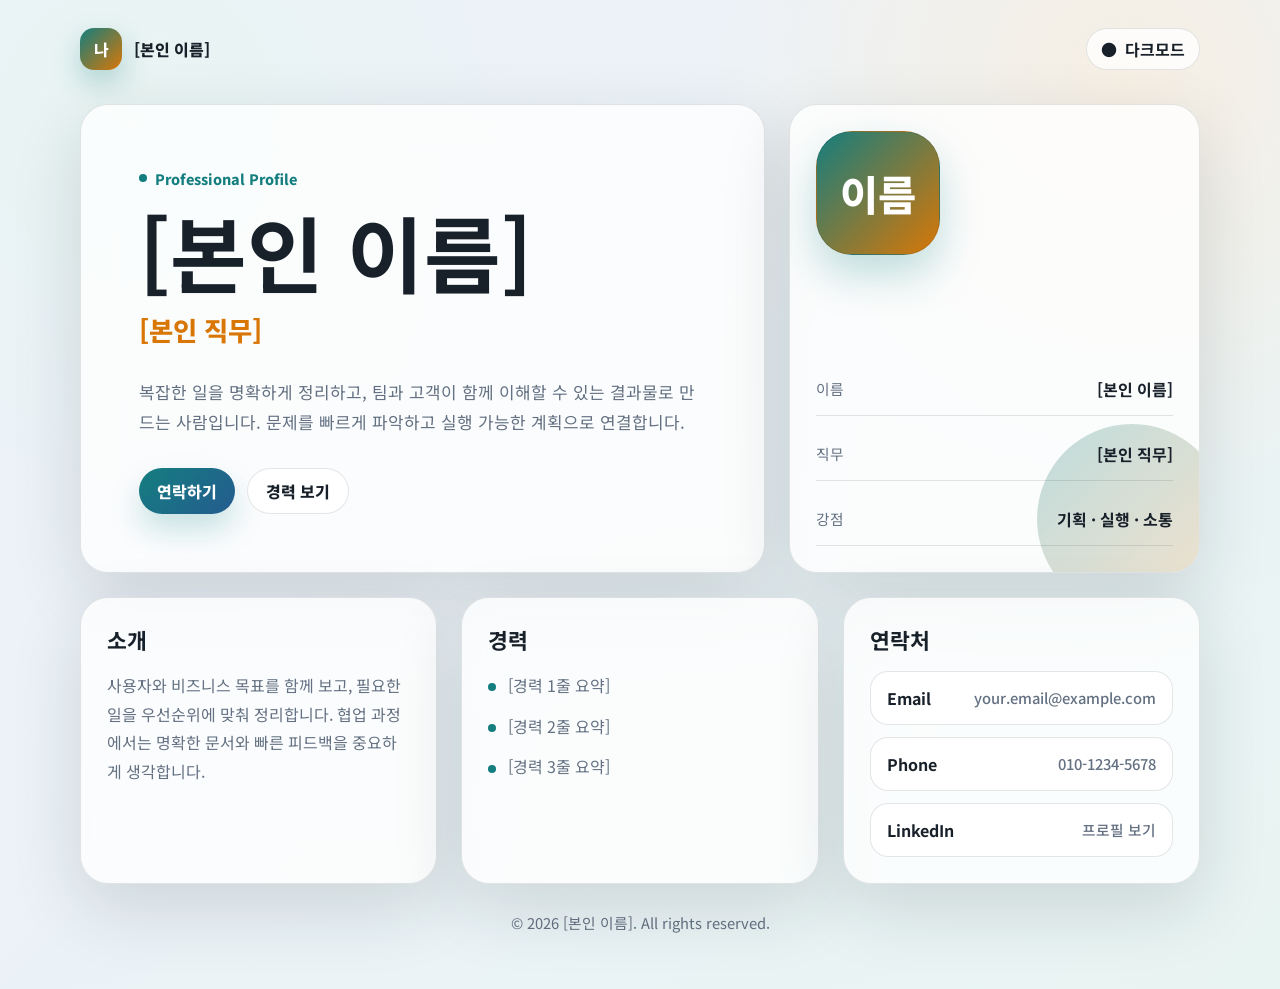
==== index.html @ 374bc0e0 "첫 커밋" ====
<!DOCTYPE html>
<html lang="ko">
<head>
  <meta charset="UTF-8" />
  <meta name="viewport" content="width=device-width, initial-scale=1.0" />
  <title>[본인 이름] | 자기소개</title>
  <link rel="preconnect" href="https://fonts.googleapis.com" />
  <link rel="preconnect" href="https://fonts.gstatic.com" crossorigin />
  <link href="https://fonts.googleapis.com/css2?family=Noto+Sans+KR:wght@400;500;700;800&display=swap" rel="stylesheet" />
  <style>
    :root {
      --bg-1: #e8f4f2;
      --bg-2: #f6efe4;
      --bg-3: #eef1fb;
      --text: #18202a;
      --muted: #647182;
      --card: rgba(255, 255, 255, 0.78);
      --card-solid: #ffffff;
      --line: rgba(31, 42, 55, 0.12);
      --accent: #147e7f;
      --accent-2: #d97706;
      --shadow: 0 24px 70px rgba(22, 34, 45, 0.14);
    }

    body.dark {
      --bg-1: #102326;
      --bg-2: #1c2430;
      --bg-3: #26202f;
      --text: #f4f7fb;
      --muted: #b4bfca;
      --card: rgba(21, 29, 39, 0.78);
      --card-solid: #151d27;
      --line: rgba(255, 255, 255, 0.13);
      --accent: #47c2bd;
      --accent-2: #f0a451;
      --shadow: 0 24px 70px rgba(0, 0, 0, 0.34);
    }

    * {
      box-sizing: border-box;
    }

    html {
      scroll-behavior: smooth;
    }

    body {
      min-height: 100vh;
      margin: 0;
      font-family: "Noto Sans KR", system-ui, sans-serif;
      color: var(--text);
      background:
        radial-gradient(circle at 10% 12%, var(--bg-1), transparent 34%),
        radial-gradient(circle at 88% 8%, var(--bg-2), transparent 30%),
        linear-gradient(135deg, var(--bg-3), var(--bg-1));
      transition: background 0.3s ease, color 0.3s ease;
    }

    a {
      color: inherit;
      text-decoration: none;
    }

    .page {
      width: min(1120px, calc(100% - 40px));
      margin: 0 auto;
      padding: 28px 0 56px;
    }

    .topbar {
      display: flex;
      align-items: center;
      justify-content: space-between;
      gap: 18px;
      margin-bottom: 34px;
    }

    .brand {
      display: flex;
      align-items: center;
      gap: 12px;
      font-weight: 800;
    }

    .brand-mark {
      display: grid;
      width: 42px;
      height: 42px;
      place-items: center;
      border-radius: 14px;
      color: #ffffff;
      background: linear-gradient(135deg, var(--accent), var(--accent-2));
      box-shadow: 0 12px 28px rgba(20, 126, 127, 0.28);
    }

    .theme-toggle {
      display: inline-flex;
      align-items: center;
      gap: 8px;
      min-height: 42px;
      padding: 0 14px;
      border: 1px solid var(--line);
      border-radius: 999px;
      color: var(--text);
      background: var(--card);
      cursor: pointer;
      font: inherit;
      font-weight: 700;
      backdrop-filter: blur(14px);
      transition: transform 0.2s ease, border-color 0.2s ease, background 0.2s ease;
    }

    .theme-toggle:hover {
      transform: translateY(-1px);
      border-color: var(--accent);
    }

    .hero {
      display: grid;
      grid-template-columns: 1.25fr 0.75fr;
      gap: 24px;
      align-items: stretch;
      margin-bottom: 24px;
    }

    .hero-card,
    .profile-card,
    .section-card {
      border: 1px solid var(--line);
      border-radius: 28px;
      background: var(--card);
      box-shadow: var(--shadow);
      backdrop-filter: blur(18px);
    }

    .hero-card {
      padding: clamp(30px, 5vw, 58px);
    }

    .eyebrow {
      display: inline-flex;
      align-items: center;
      gap: 8px;
      margin-bottom: 18px;
      color: var(--accent);
      font-size: 0.9rem;
      font-weight: 800;
    }

    .eyebrow::before {
      content: "";
      width: 8px;
      height: 8px;
      border-radius: 50%;
      background: var(--accent);
    }

    h1,
    h2,
    p {
      margin: 0;
    }

    h1 {
      max-width: 760px;
      font-size: clamp(2.4rem, 7vw, 5.2rem);
      line-height: 1.05;
      letter-spacing: 0;
    }

    .role {
      margin-top: 16px;
      color: var(--accent-2);
      font-size: clamp(1.2rem, 3vw, 1.65rem);
      font-weight: 800;
    }

    .intro-copy {
      max-width: 680px;
      margin-top: 28px;
      color: var(--muted);
      font-size: 1.06rem;
      line-height: 1.8;
    }

    .actions {
      display: flex;
      flex-wrap: wrap;
      gap: 12px;
      margin-top: 30px;
    }

    .button {
      display: inline-flex;
      align-items: center;
      justify-content: center;
      min-height: 46px;
      padding: 0 18px;
      border-radius: 999px;
      font-weight: 800;
    }

    .button.primary {
      color: #ffffff;
      background: linear-gradient(135deg, var(--accent), #245b8f);
      box-shadow: 0 16px 30px rgba(20, 126, 127, 0.22);
    }

    .button.secondary {
      border: 1px solid var(--line);
      background: var(--card-solid);
    }

    .profile-card {
      display: flex;
      flex-direction: column;
      justify-content: space-between;
      min-height: 420px;
      padding: 26px;
      overflow: hidden;
      position: relative;
    }

    .profile-card::before {
      content: "";
      position: absolute;
      inset: auto -28px -42px auto;
      width: 190px;
      height: 190px;
      border-radius: 50%;
      background: linear-gradient(135deg, rgba(20, 126, 127, 0.26), rgba(217, 119, 6, 0.2));
    }

    .avatar {
      display: grid;
      width: 124px;
      height: 124px;
      place-items: center;
      border: 1px solid var(--line);
      border-radius: 36px;
      color: #ffffff;
      background: linear-gradient(135deg, var(--accent), var(--accent-2));
      font-size: 2.6rem;
      font-weight: 800;
      box-shadow: 0 20px 42px rgba(20, 126, 127, 0.26);
    }

    .profile-meta {
      position: relative;
      display: grid;
      gap: 12px;
    }

    .meta-item {
      display: flex;
      align-items: center;
      justify-content: space-between;
      gap: 16px;
      padding: 14px 0;
      border-bottom: 1px solid var(--line);
    }

    .meta-item span {
      color: var(--muted);
      font-size: 0.92rem;
    }

    .meta-item strong {
      text-align: right;
    }

    .grid {
      display: grid;
      grid-template-columns: repeat(3, 1fr);
      gap: 24px;
    }

    .section-card {
      padding: 26px;
    }

    .section-card h2 {
      margin-bottom: 16px;
      font-size: 1.35rem;
    }

    .section-card p,
    .section-card li {
      color: var(--muted);
      font-size: 1rem;
      line-height: 1.8;
    }

    .section-card ul {
      display: grid;
      gap: 12px;
      margin: 0;
      padding: 0;
      list-style: none;
    }

    .section-card li {
      position: relative;
      padding-left: 20px;
    }

    .section-card li::before {
      content: "";
      position: absolute;
      top: 0.78em;
      left: 0;
      width: 8px;
      height: 8px;
      border-radius: 50%;
      background: var(--accent);
    }

    .contact-list {
      display: grid;
      gap: 12px;
    }

    .contact-link {
      display: flex;
      align-items: center;
      justify-content: space-between;
      gap: 14px;
      padding: 14px 16px;
      border: 1px solid var(--line);
      border-radius: 18px;
      background: var(--card-solid);
      color: var(--text);
      font-weight: 700;
    }

    .contact-link span {
      color: var(--muted);
      font-size: 0.92rem;
      font-weight: 500;
    }

    footer {
      margin-top: 28px;
      color: var(--muted);
      text-align: center;
      font-size: 0.92rem;
    }

    @media (max-width: 860px) {
      .page {
        width: min(100% - 28px, 720px);
        padding-top: 18px;
      }

      .topbar {
        margin-bottom: 18px;
      }

      .hero,
      .grid {
        grid-template-columns: 1fr;
      }

      .profile-card {
        min-height: 340px;
      }
    }

    @media (max-width: 520px) {
      .brand span {
        display: none;
      }

      .theme-toggle {
        padding: 0 12px;
        font-size: 0.92rem;
      }

      .hero-card,
      .profile-card,
      .section-card {
        border-radius: 22px;
      }

      .hero-card,
      .section-card {
        padding: 22px;
      }

      .profile-card {
        padding: 22px;
      }

      .actions {
        flex-direction: column;
      }

      .button,
      .contact-link {
        width: 100%;
      }

      .meta-item {
        align-items: flex-start;
        flex-direction: column;
        gap: 4px;
      }

      .meta-item strong {
        text-align: left;
      }
    }
  </style>
</head>
<body>
  <main class="page">
    <nav class="topbar" aria-label="상단 메뉴">
      <a class="brand" href="#top" aria-label="홈으로 이동">
        <span class="brand-mark">나</span>
        <span>[본인 이름]</span>
      </a>
      <button class="theme-toggle" type="button" aria-pressed="false">
        <span class="theme-icon">●</span>
        <span class="theme-text">다크모드</span>
      </button>
    </nav>

    <header id="top" class="hero">
      <section class="hero-card" aria-labelledby="hero-title">
        <div class="eyebrow">Professional Profile</div>
        <h1 id="hero-title">[본인 이름]</h1>
        <p class="role">[본인 직무]</p>
        <p class="intro-copy">
          복잡한 일을 명확하게 정리하고, 팀과 고객이 함께 이해할 수 있는 결과물로 만드는 사람입니다.
          문제를 빠르게 파악하고 실행 가능한 계획으로 연결합니다.
        </p>
        <div class="actions">
          <a class="button primary" href="#contact">연락하기</a>
          <a class="button secondary" href="#experience">경력 보기</a>
        </div>
      </section>

      <aside class="profile-card" aria-label="프로필 요약">
        <div class="avatar" aria-hidden="true">이름</div>
        <div class="profile-meta">
          <div class="meta-item">
            <span>이름</span>
            <strong>[본인 이름]</strong>
          </div>
          <div class="meta-item">
            <span>직무</span>
            <strong>[본인 직무]</strong>
          </div>
          <div class="meta-item">
            <span>강점</span>
            <strong>기획 · 실행 · 소통</strong>
          </div>
        </div>
      </aside>
    </header>

    <section class="grid" aria-label="본문 섹션">
      <article class="section-card" id="about">
        <h2>소개</h2>
        <p>
          사용자와 비즈니스 목표를 함께 보고, 필요한 일을 우선순위에 맞춰 정리합니다.
          협업 과정에서는 명확한 문서와 빠른 피드백을 중요하게 생각합니다.
        </p>
      </article>

      <article class="section-card" id="experience">
        <h2>경력</h2>
        <ul>
          <li>[경력 1줄 요약]</li>
          <li>[경력 2줄 요약]</li>
          <li>[경력 3줄 요약]</li>
        </ul>
      </article>

      <article class="section-card" id="contact">
        <h2>연락처</h2>
        <div class="contact-list">
          <a class="contact-link" href="mailto:your.email@example.com">
            Email <span>your.email@example.com</span>
          </a>
          <a class="contact-link" href="tel:+821012345678">
            Phone <span>010-1234-5678</span>
          </a>
          <a class="contact-link" href="https://www.linkedin.com" target="_blank" rel="noreferrer">
            LinkedIn <span>프로필 보기</span>
          </a>
        </div>
      </article>
    </section>

    <footer>
      © <span id="year"></span> [본인 이름]. All rights reserved.
    </footer>
  </main>

  <script>
    const body = document.body;
    const toggle = document.querySelector(".theme-toggle");
    const themeText = document.querySelector(".theme-text");
    const themeIcon = document.querySelector(".theme-icon");
    const savedTheme = localStorage.getItem("profile-theme");
    const prefersDark = window.matchMedia("(prefers-color-scheme: dark)").matches;

    function setTheme(isDark) {
      body.classList.toggle("dark", isDark);
      toggle.setAttribute("aria-pressed", String(isDark));
      themeText.textContent = isDark ? "라이트모드" : "다크모드";
      themeIcon.textContent = isDark ? "○" : "●";
      localStorage.setItem("profile-theme", isDark ? "dark" : "light");
    }

    setTheme(savedTheme ? savedTheme === "dark" : prefersDark);

    toggle.addEventListener("click", () => {
      setTheme(!body.classList.contains("dark"));
    });

    document.querySelector("#year").textContent = new Date().getFullYear();
  </script>
</body>
</html>
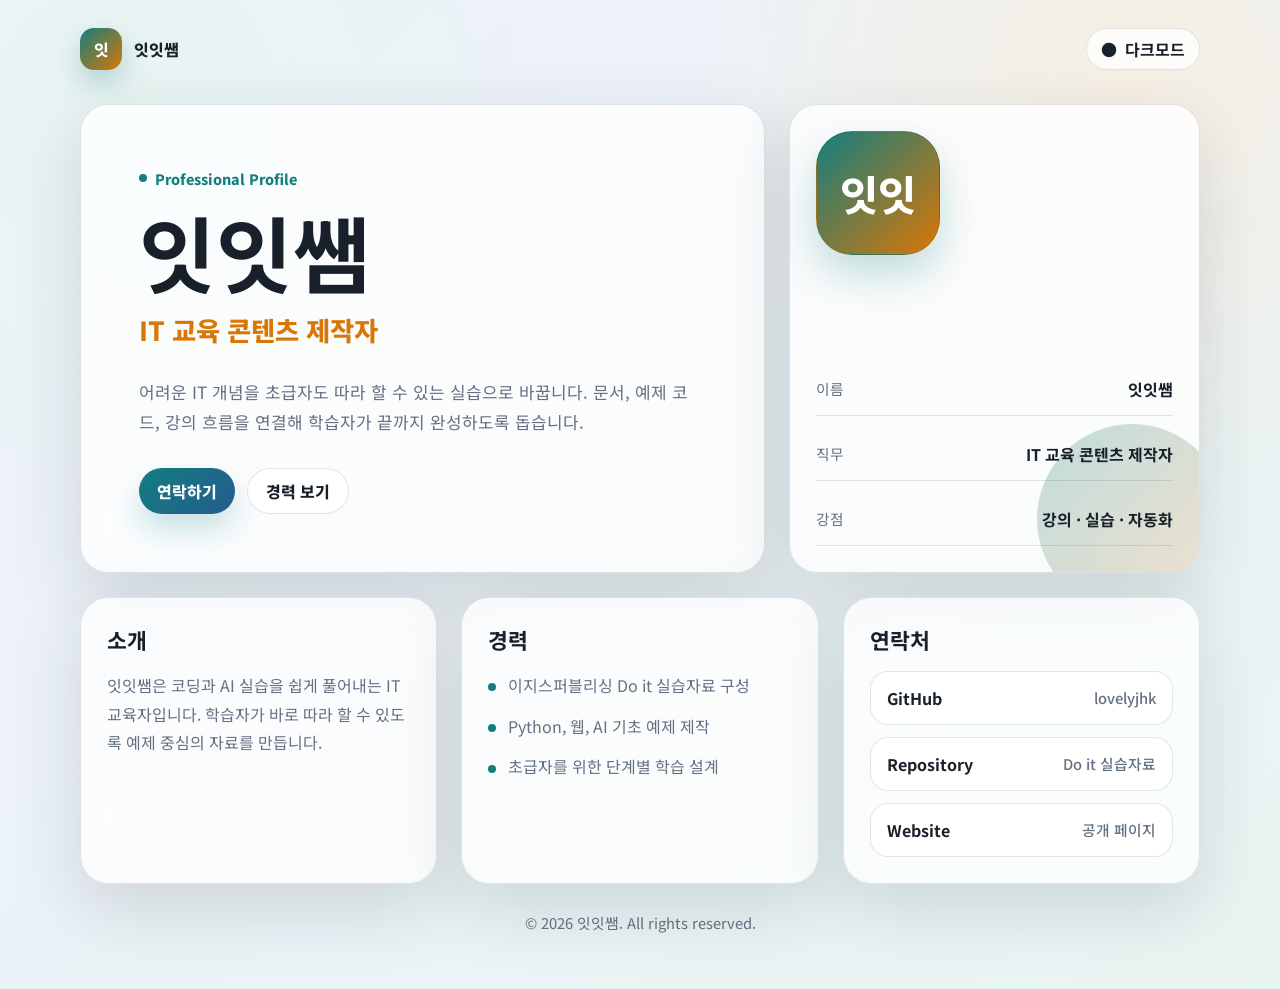
==== commit 39279563: "잇잇쌤 소개 페이지 업데이트" ====
--- a/index.html
+++ b/index.html
@@ -3,7 +3,7 @@
 <head>
   <meta charset="UTF-8" />
   <meta name="viewport" content="width=device-width, initial-scale=1.0" />
-  <title>[본인 이름] | 자기소개</title>
+  <title>잇잇쌤 | 자기소개</title>
   <link rel="preconnect" href="https://fonts.googleapis.com" />
   <link rel="preconnect" href="https://fonts.gstatic.com" crossorigin />
   <link href="https://fonts.googleapis.com/css2?family=Noto+Sans+KR:wght@400;500;700;800&display=swap" rel="stylesheet" />
@@ -416,8 +416,8 @@
   <main class="page">
     <nav class="topbar" aria-label="상단 메뉴">
       <a class="brand" href="#top" aria-label="홈으로 이동">
-        <span class="brand-mark">나</span>
-        <span>[본인 이름]</span>
+        <span class="brand-mark">잇</span>
+        <span>잇잇쌤</span>
       </a>
       <button class="theme-toggle" type="button" aria-pressed="false">
         <span class="theme-icon">●</span>
@@ -428,11 +428,11 @@
     <header id="top" class="hero">
       <section class="hero-card" aria-labelledby="hero-title">
         <div class="eyebrow">Professional Profile</div>
-        <h1 id="hero-title">[본인 이름]</h1>
-        <p class="role">[본인 직무]</p>
+        <h1 id="hero-title">잇잇쌤</h1>
+        <p class="role">IT 교육 콘텐츠 제작자</p>
         <p class="intro-copy">
-          복잡한 일을 명확하게 정리하고, 팀과 고객이 함께 이해할 수 있는 결과물로 만드는 사람입니다.
-          문제를 빠르게 파악하고 실행 가능한 계획으로 연결합니다.
+          어려운 IT 개념을 초급자도 따라 할 수 있는 실습으로 바꿉니다.
+          문서, 예제 코드, 강의 흐름을 연결해 학습자가 끝까지 완성하도록 돕습니다.
         </p>
         <div class="actions">
           <a class="button primary" href="#contact">연락하기</a>
@@ -441,19 +441,19 @@
       </section>
 
       <aside class="profile-card" aria-label="프로필 요약">
-        <div class="avatar" aria-hidden="true">이름</div>
+        <div class="avatar" aria-hidden="true">잇잇</div>
         <div class="profile-meta">
           <div class="meta-item">
             <span>이름</span>
-            <strong>[본인 이름]</strong>
+            <strong>잇잇쌤</strong>
           </div>
           <div class="meta-item">
             <span>직무</span>
-            <strong>[본인 직무]</strong>
+            <strong>IT 교육 콘텐츠 제작자</strong>
           </div>
           <div class="meta-item">
             <span>강점</span>
-            <strong>기획 · 실행 · 소통</strong>
+            <strong>강의 · 실습 · 자동화</strong>
           </div>
         </div>
       </aside>
@@ -463,38 +463,38 @@
       <article class="section-card" id="about">
         <h2>소개</h2>
         <p>
-          사용자와 비즈니스 목표를 함께 보고, 필요한 일을 우선순위에 맞춰 정리합니다.
-          협업 과정에서는 명확한 문서와 빠른 피드백을 중요하게 생각합니다.
+          잇잇쌤은 코딩과 AI 실습을 쉽게 풀어내는 IT 교육자입니다.
+          학습자가 바로 따라 할 수 있도록 예제 중심의 자료를 만듭니다.
         </p>
       </article>
 
       <article class="section-card" id="experience">
         <h2>경력</h2>
         <ul>
-          <li>[경력 1줄 요약]</li>
-          <li>[경력 2줄 요약]</li>
-          <li>[경력 3줄 요약]</li>
+          <li>이지스퍼블리싱 Do it 실습자료 구성</li>
+          <li>Python, 웹, AI 기초 예제 제작</li>
+          <li>초급자를 위한 단계별 학습 설계</li>
         </ul>
       </article>
 
       <article class="section-card" id="contact">
         <h2>연락처</h2>
         <div class="contact-list">
-          <a class="contact-link" href="mailto:your.email@example.com">
-            Email <span>your.email@example.com</span>
+          <a class="contact-link" href="https://github.com/lovelyjhk" target="_blank" rel="noreferrer">
+            GitHub <span>lovelyjhk</span>
           </a>
-          <a class="contact-link" href="tel:+821012345678">
-            Phone <span>010-1234-5678</span>
+          <a class="contact-link" href="https://github.com/lovelyjhk/codex" target="_blank" rel="noreferrer">
+            Repository <span>Do it 실습자료</span>
           </a>
-          <a class="contact-link" href="https://www.linkedin.com" target="_blank" rel="noreferrer">
-            LinkedIn <span>프로필 보기</span>
+          <a class="contact-link" href="https://lovelyjhk.github.io/codex/" target="_blank" rel="noreferrer">
+            Website <span>공개 페이지</span>
           </a>
         </div>
       </article>
     </section>
 
     <footer>
-      © <span id="year"></span> [본인 이름]. All rights reserved.
+      © <span id="year"></span> 잇잇쌤. All rights reserved.
     </footer>
   </main>
 
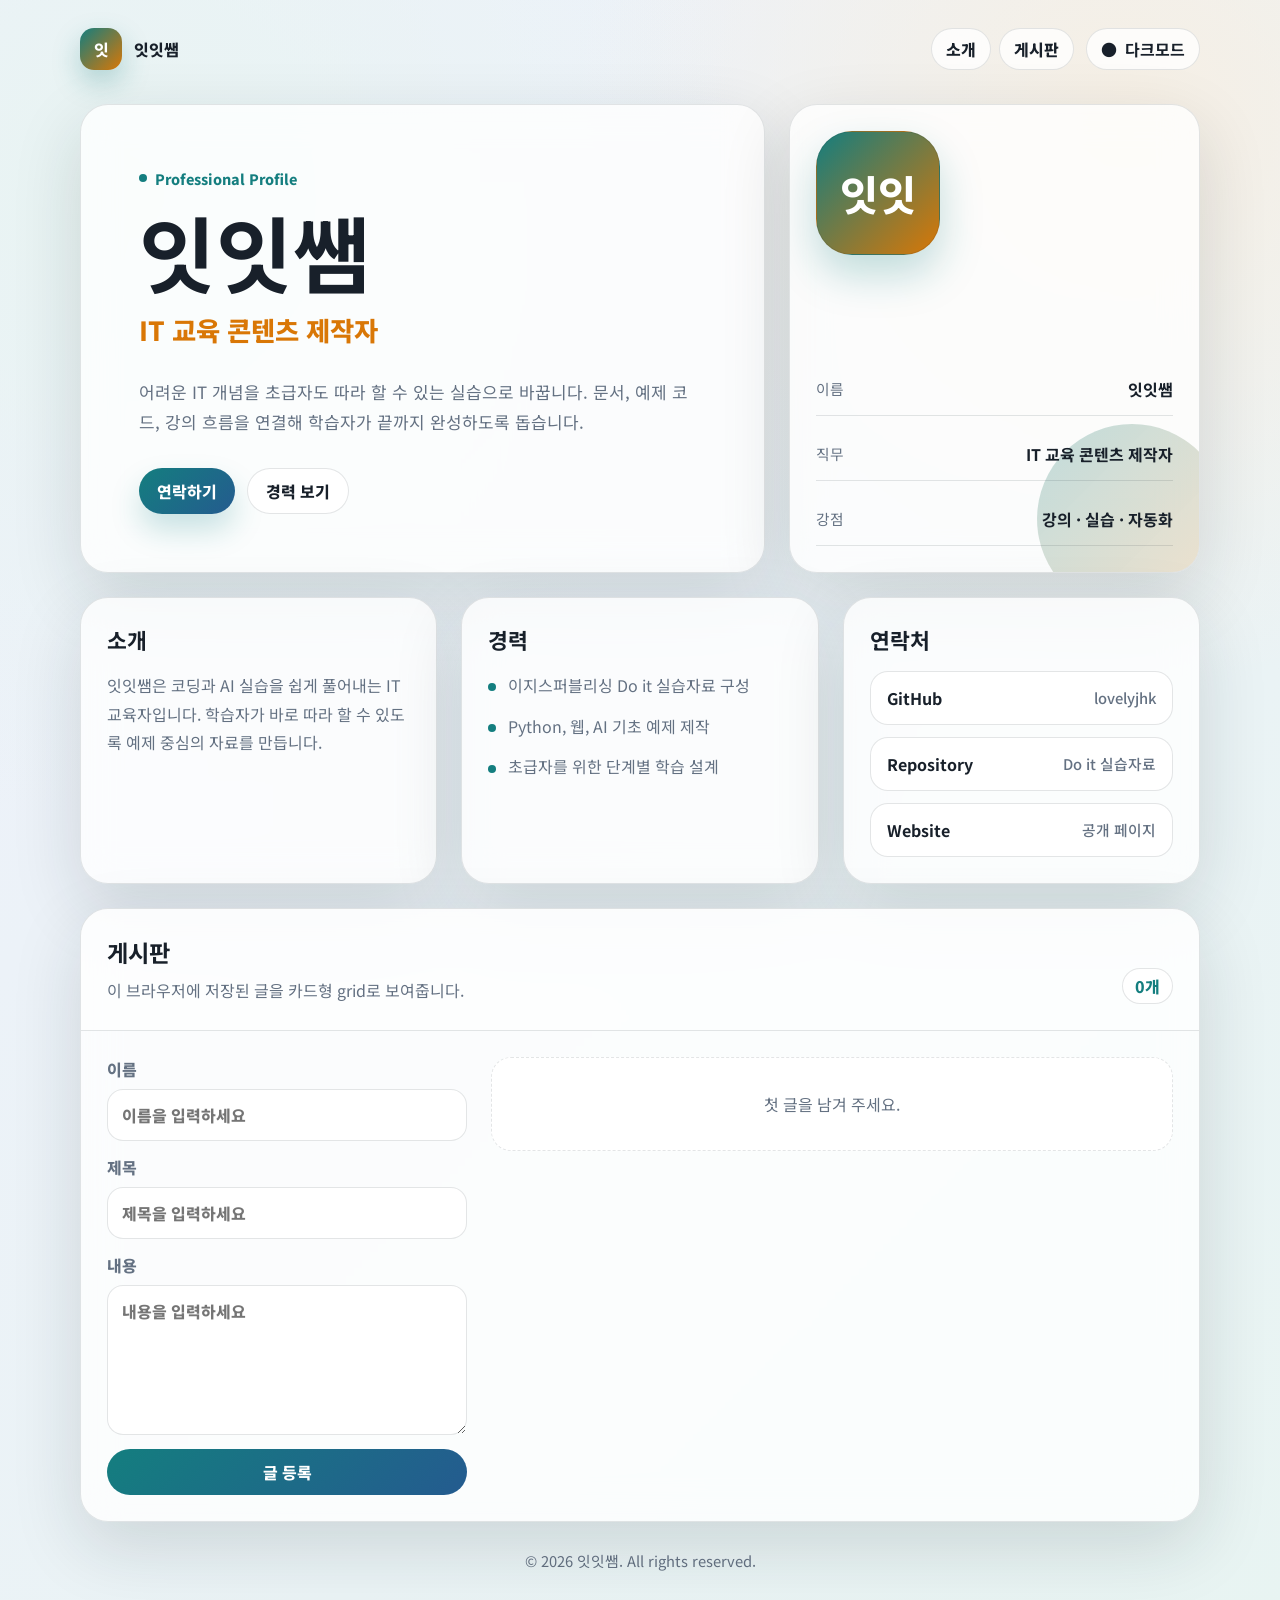
==== commit 42a55c0b: "게시판 섹션 추가" ====
--- a/index.html
+++ b/index.html
@@ -3,6 +3,9 @@
 <head>
   <meta charset="UTF-8" />
   <meta name="viewport" content="width=device-width, initial-scale=1.0" />
+  <meta http-equiv="Cache-Control" content="no-cache, no-store, must-revalidate" />
+  <meta http-equiv="Pragma" content="no-cache" />
+  <meta http-equiv="Expires" content="0" />
   <title>잇잇쌤 | 자기소개</title>
   <link rel="preconnect" href="https://fonts.googleapis.com" />
   <link rel="preconnect" href="https://fonts.gstatic.com" crossorigin />
@@ -93,6 +96,37 @@
       box-shadow: 0 12px 28px rgba(20, 126, 127, 0.28);
     }
 
+    .nav-actions {
+      display: flex;
+      align-items: center;
+      gap: 12px;
+    }
+
+    .nav-links {
+      display: flex;
+      align-items: center;
+      gap: 8px;
+    }
+
+    .nav-link {
+      display: inline-flex;
+      align-items: center;
+      min-height: 42px;
+      padding: 0 14px;
+      border: 1px solid var(--line);
+      border-radius: 999px;
+      color: var(--text);
+      background: var(--card);
+      font-weight: 800;
+      backdrop-filter: blur(14px);
+      transition: transform 0.2s ease, border-color 0.2s ease;
+    }
+
+    .nav-link:hover {
+      transform: translateY(-1px);
+      border-color: var(--accent);
+    }
+
     .theme-toggle {
       display: inline-flex;
       align-items: center;
@@ -339,6 +373,166 @@
       font-weight: 500;
     }
 
+    .board-section {
+      margin-top: 24px;
+      border: 1px solid var(--line);
+      border-radius: 28px;
+      background: var(--card);
+      box-shadow: var(--shadow);
+      backdrop-filter: blur(18px);
+      overflow: hidden;
+    }
+
+    .board-head {
+      display: flex;
+      align-items: flex-end;
+      justify-content: space-between;
+      gap: 18px;
+      padding: 26px;
+      border-bottom: 1px solid var(--line);
+      background: rgba(255, 255, 255, 0.38);
+    }
+
+    body.dark .board-head {
+      background: rgba(255, 255, 255, 0.04);
+    }
+
+    .board-head h2 {
+      margin-bottom: 8px;
+      font-size: 1.45rem;
+    }
+
+    .board-head p {
+      color: var(--muted);
+      line-height: 1.7;
+    }
+
+    .board-count {
+      display: inline-flex;
+      align-items: center;
+      min-height: 36px;
+      padding: 0 12px;
+      border: 1px solid var(--line);
+      border-radius: 999px;
+      color: var(--accent);
+      background: var(--card-solid);
+      font-weight: 800;
+      white-space: nowrap;
+    }
+
+    .board-layout {
+      display: grid;
+      grid-template-columns: 360px 1fr;
+      gap: 24px;
+      padding: 26px;
+    }
+
+    .board-form {
+      display: grid;
+      gap: 14px;
+      align-content: start;
+    }
+
+    .board-form label {
+      display: grid;
+      gap: 8px;
+      color: var(--muted);
+      font-weight: 800;
+    }
+
+    .board-form input,
+    .board-form textarea {
+      width: 100%;
+      border: 1px solid var(--line);
+      border-radius: 16px;
+      padding: 13px 14px;
+      color: var(--text);
+      background: var(--card-solid);
+      font: inherit;
+      outline: none;
+      transition: border-color 0.2s ease, box-shadow 0.2s ease;
+    }
+
+    .board-form textarea {
+      min-height: 150px;
+      resize: vertical;
+    }
+
+    .board-form input:focus,
+    .board-form textarea:focus {
+      border-color: var(--accent);
+      box-shadow: 0 0 0 4px rgba(20, 126, 127, 0.13);
+    }
+
+    .board-submit {
+      min-height: 46px;
+      border: 0;
+      border-radius: 999px;
+      color: #ffffff;
+      background: linear-gradient(135deg, var(--accent), #245b8f);
+      font: inherit;
+      font-weight: 800;
+      cursor: pointer;
+    }
+
+    .board-grid {
+      display: grid;
+      grid-template-columns: repeat(2, minmax(0, 1fr));
+      gap: 16px;
+      align-content: start;
+    }
+
+    .post-card {
+      min-height: 170px;
+      padding: 18px;
+      border: 1px solid var(--line);
+      border-radius: 20px;
+      background: var(--card-solid);
+    }
+
+    .post-card h3 {
+      margin-bottom: 10px;
+      font-size: 1.1rem;
+    }
+
+    .post-card p {
+      color: var(--muted);
+      line-height: 1.75;
+      white-space: pre-wrap;
+    }
+
+    .post-meta {
+      display: flex;
+      align-items: center;
+      justify-content: space-between;
+      gap: 12px;
+      margin-top: 18px;
+      color: var(--muted);
+      font-size: 0.88rem;
+    }
+
+    .post-delete {
+      border: 0;
+      border-radius: 999px;
+      padding: 7px 10px;
+      color: #ffffff;
+      background: #b84642;
+      font: inherit;
+      font-size: 0.82rem;
+      font-weight: 800;
+      cursor: pointer;
+    }
+
+    .board-empty {
+      grid-column: 1 / -1;
+      padding: 34px 20px;
+      border: 1px dashed var(--line);
+      border-radius: 20px;
+      color: var(--muted);
+      background: var(--card-solid);
+      text-align: center;
+    }
+
     footer {
       margin-top: 28px;
       color: var(--muted);
@@ -357,7 +551,12 @@
       }
 
       .hero,
-      .grid {
+      .grid,
+      .board-layout {
+        grid-template-columns: 1fr;
+      }
+
+      .board-grid {
         grid-template-columns: 1fr;
       }
 
@@ -367,6 +566,16 @@
     }
 
     @media (max-width: 520px) {
+      .topbar {
+        align-items: flex-start;
+        flex-direction: column;
+      }
+
+      .nav-actions {
+        width: 100%;
+        justify-content: space-between;
+      }
+
       .brand span {
         display: none;
       }
@@ -383,7 +592,9 @@
       }
 
       .hero-card,
-      .section-card {
+      .section-card,
+      .board-head,
+      .board-layout {
         padding: 22px;
       }
 
@@ -396,7 +607,8 @@
       }
 
       .button,
-      .contact-link {
+      .contact-link,
+      .board-submit {
         width: 100%;
       }
 
@@ -419,10 +631,16 @@
         <span class="brand-mark">잇</span>
         <span>잇잇쌤</span>
       </a>
-      <button class="theme-toggle" type="button" aria-pressed="false">
-        <span class="theme-icon">●</span>
-        <span class="theme-text">다크모드</span>
-      </button>
+      <div class="nav-actions">
+        <div class="nav-links" aria-label="페이지 메뉴">
+          <a class="nav-link" href="#about">소개</a>
+          <a class="nav-link" href="#board">게시판</a>
+        </div>
+        <button class="theme-toggle" type="button" aria-pressed="false">
+          <span class="theme-icon">●</span>
+          <span class="theme-text">다크모드</span>
+        </button>
+      </div>
     </nav>
 
     <header id="top" class="hero">
@@ -493,6 +711,36 @@
       </article>
     </section>
 
+    <section class="board-section" id="board" aria-labelledby="board-title">
+      <div class="board-head">
+        <div>
+          <h2 id="board-title">게시판</h2>
+          <p>이 브라우저에 저장된 글을 카드형 grid로 보여줍니다.</p>
+        </div>
+        <span class="board-count" id="boardCount">0개</span>
+      </div>
+
+      <div class="board-layout">
+        <form class="board-form" id="boardForm">
+          <label>
+            이름
+            <input id="boardName" type="text" maxlength="24" placeholder="이름을 입력하세요" required />
+          </label>
+          <label>
+            제목
+            <input id="boardTitleInput" type="text" maxlength="60" placeholder="제목을 입력하세요" required />
+          </label>
+          <label>
+            내용
+            <textarea id="boardContent" maxlength="600" placeholder="내용을 입력하세요" required></textarea>
+          </label>
+          <button class="board-submit" type="submit">글 등록</button>
+        </form>
+
+        <div class="board-grid" id="boardGrid" aria-live="polite"></div>
+      </div>
+    </section>
+
     <footer>
       © <span id="year"></span> 잇잇쌤. All rights reserved.
     </footer>
@@ -520,6 +768,98 @@
       setTheme(!body.classList.contains("dark"));
     });
 
+    const boardKey = "itit-board-posts";
+    const boardForm = document.querySelector("#boardForm");
+    const boardGrid = document.querySelector("#boardGrid");
+    const boardCount = document.querySelector("#boardCount");
+    const boardName = document.querySelector("#boardName");
+    const boardTitleInput = document.querySelector("#boardTitleInput");
+    const boardContent = document.querySelector("#boardContent");
+
+    function loadPosts() {
+      try {
+        return JSON.parse(localStorage.getItem(boardKey)) || [];
+      } catch {
+        return [];
+      }
+    }
+
+    function savePosts(posts) {
+      localStorage.setItem(boardKey, JSON.stringify(posts));
+    }
+
+    function makePostId() {
+      if (window.crypto && crypto.randomUUID) {
+        return crypto.randomUUID();
+      }
+      return `${Date.now()}-${Math.random().toString(16).slice(2)}`;
+    }
+
+    function escapeHtml(value) {
+      return String(value)
+        .replaceAll("&", "&amp;")
+        .replaceAll("<", "&lt;")
+        .replaceAll(">", "&gt;")
+        .replaceAll('"', "&quot;")
+        .replaceAll("'", "&#039;");
+    }
+
+    function renderPosts() {
+      const posts = loadPosts();
+      boardCount.textContent = `${posts.length}개`;
+
+      if (posts.length === 0) {
+        boardGrid.innerHTML = '<div class="board-empty">첫 글을 남겨 주세요.</div>';
+        return;
+      }
+
+      boardGrid.innerHTML = posts
+        .map((post) => `
+          <article class="post-card">
+            <h3>${escapeHtml(post.title)}</h3>
+            <p>${escapeHtml(post.content)}</p>
+            <div class="post-meta">
+              <span>${escapeHtml(post.name)} · ${escapeHtml(post.date)}</span>
+              <button class="post-delete" type="button" data-id="${post.id}">삭제</button>
+            </div>
+          </article>
+        `)
+        .join("");
+    }
+
+    boardForm.addEventListener("submit", (event) => {
+      event.preventDefault();
+
+      const nextPost = {
+        id: makePostId(),
+        name: boardName.value.trim(),
+        title: boardTitleInput.value.trim(),
+        content: boardContent.value.trim(),
+        date: new Date().toLocaleDateString("ko-KR"),
+      };
+
+      if (!nextPost.name || !nextPost.title || !nextPost.content) {
+        return;
+      }
+
+      const posts = [nextPost, ...loadPosts()];
+      savePosts(posts);
+      boardForm.reset();
+      renderPosts();
+    });
+
+    boardGrid.addEventListener("click", (event) => {
+      const button = event.target.closest(".post-delete");
+      if (!button) {
+        return;
+      }
+
+      const posts = loadPosts().filter((post) => post.id !== button.dataset.id);
+      savePosts(posts);
+      renderPosts();
+    });
+
+    renderPosts();
     document.querySelector("#year").textContent = new Date().getFullYear();
   </script>
 </body>
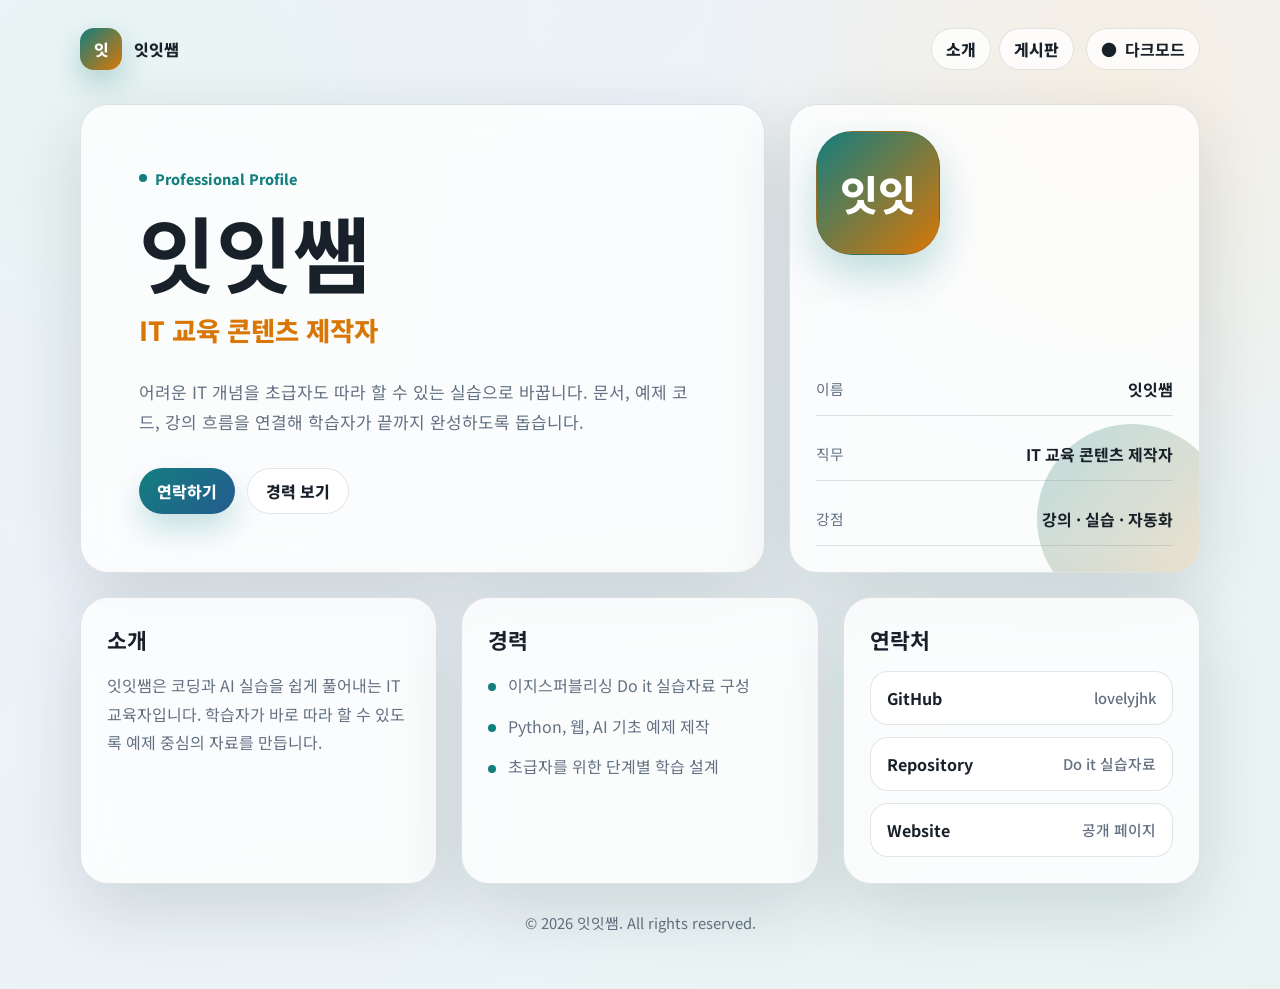
==== commit 9ce94934: "공용 게시판 페이지 추가" ====
--- a/index.html
+++ b/index.html
@@ -634,7 +634,7 @@
       <div class="nav-actions">
         <div class="nav-links" aria-label="페이지 메뉴">
           <a class="nav-link" href="#about">소개</a>
-          <a class="nav-link" href="#board">게시판</a>
+          <a class="nav-link" href="board/">게시판</a>
         </div>
         <button class="theme-toggle" type="button" aria-pressed="false">
           <span class="theme-icon">●</span>
@@ -711,36 +711,6 @@
       </article>
     </section>
 
-    <section class="board-section" id="board" aria-labelledby="board-title">
-      <div class="board-head">
-        <div>
-          <h2 id="board-title">게시판</h2>
-          <p>이 브라우저에 저장된 글을 카드형 grid로 보여줍니다.</p>
-        </div>
-        <span class="board-count" id="boardCount">0개</span>
-      </div>
-
-      <div class="board-layout">
-        <form class="board-form" id="boardForm">
-          <label>
-            이름
-            <input id="boardName" type="text" maxlength="24" placeholder="이름을 입력하세요" required />
-          </label>
-          <label>
-            제목
-            <input id="boardTitleInput" type="text" maxlength="60" placeholder="제목을 입력하세요" required />
-          </label>
-          <label>
-            내용
-            <textarea id="boardContent" maxlength="600" placeholder="내용을 입력하세요" required></textarea>
-          </label>
-          <button class="board-submit" type="submit">글 등록</button>
-        </form>
-
-        <div class="board-grid" id="boardGrid" aria-live="polite"></div>
-      </div>
-    </section>
-
     <footer>
       © <span id="year"></span> 잇잇쌤. All rights reserved.
     </footer>
@@ -768,98 +738,6 @@
       setTheme(!body.classList.contains("dark"));
     });
 
-    const boardKey = "itit-board-posts";
-    const boardForm = document.querySelector("#boardForm");
-    const boardGrid = document.querySelector("#boardGrid");
-    const boardCount = document.querySelector("#boardCount");
-    const boardName = document.querySelector("#boardName");
-    const boardTitleInput = document.querySelector("#boardTitleInput");
-    const boardContent = document.querySelector("#boardContent");
-
-    function loadPosts() {
-      try {
-        return JSON.parse(localStorage.getItem(boardKey)) || [];
-      } catch {
-        return [];
-      }
-    }
-
-    function savePosts(posts) {
-      localStorage.setItem(boardKey, JSON.stringify(posts));
-    }
-
-    function makePostId() {
-      if (window.crypto && crypto.randomUUID) {
-        return crypto.randomUUID();
-      }
-      return `${Date.now()}-${Math.random().toString(16).slice(2)}`;
-    }
-
-    function escapeHtml(value) {
-      return String(value)
-        .replaceAll("&", "&amp;")
-        .replaceAll("<", "&lt;")
-        .replaceAll(">", "&gt;")
-        .replaceAll('"', "&quot;")
-        .replaceAll("'", "&#039;");
-    }
-
-    function renderPosts() {
-      const posts = loadPosts();
-      boardCount.textContent = `${posts.length}개`;
-
-      if (posts.length === 0) {
-        boardGrid.innerHTML = '<div class="board-empty">첫 글을 남겨 주세요.</div>';
-        return;
-      }
-
-      boardGrid.innerHTML = posts
-        .map((post) => `
-          <article class="post-card">
-            <h3>${escapeHtml(post.title)}</h3>
-            <p>${escapeHtml(post.content)}</p>
-            <div class="post-meta">
-              <span>${escapeHtml(post.name)} · ${escapeHtml(post.date)}</span>
-              <button class="post-delete" type="button" data-id="${post.id}">삭제</button>
-            </div>
-          </article>
-        `)
-        .join("");
-    }
-
-    boardForm.addEventListener("submit", (event) => {
-      event.preventDefault();
-
-      const nextPost = {
-        id: makePostId(),
-        name: boardName.value.trim(),
-        title: boardTitleInput.value.trim(),
-        content: boardContent.value.trim(),
-        date: new Date().toLocaleDateString("ko-KR"),
-      };
-
-      if (!nextPost.name || !nextPost.title || !nextPost.content) {
-        return;
-      }
-
-      const posts = [nextPost, ...loadPosts()];
-      savePosts(posts);
-      boardForm.reset();
-      renderPosts();
-    });
-
-    boardGrid.addEventListener("click", (event) => {
-      const button = event.target.closest(".post-delete");
-      if (!button) {
-        return;
-      }
-
-      const posts = loadPosts().filter((post) => post.id !== button.dataset.id);
-      savePosts(posts);
-      renderPosts();
-    });
-
-    renderPosts();
     document.querySelector("#year").textContent = new Date().getFullYear();
   </script>
 </body>
